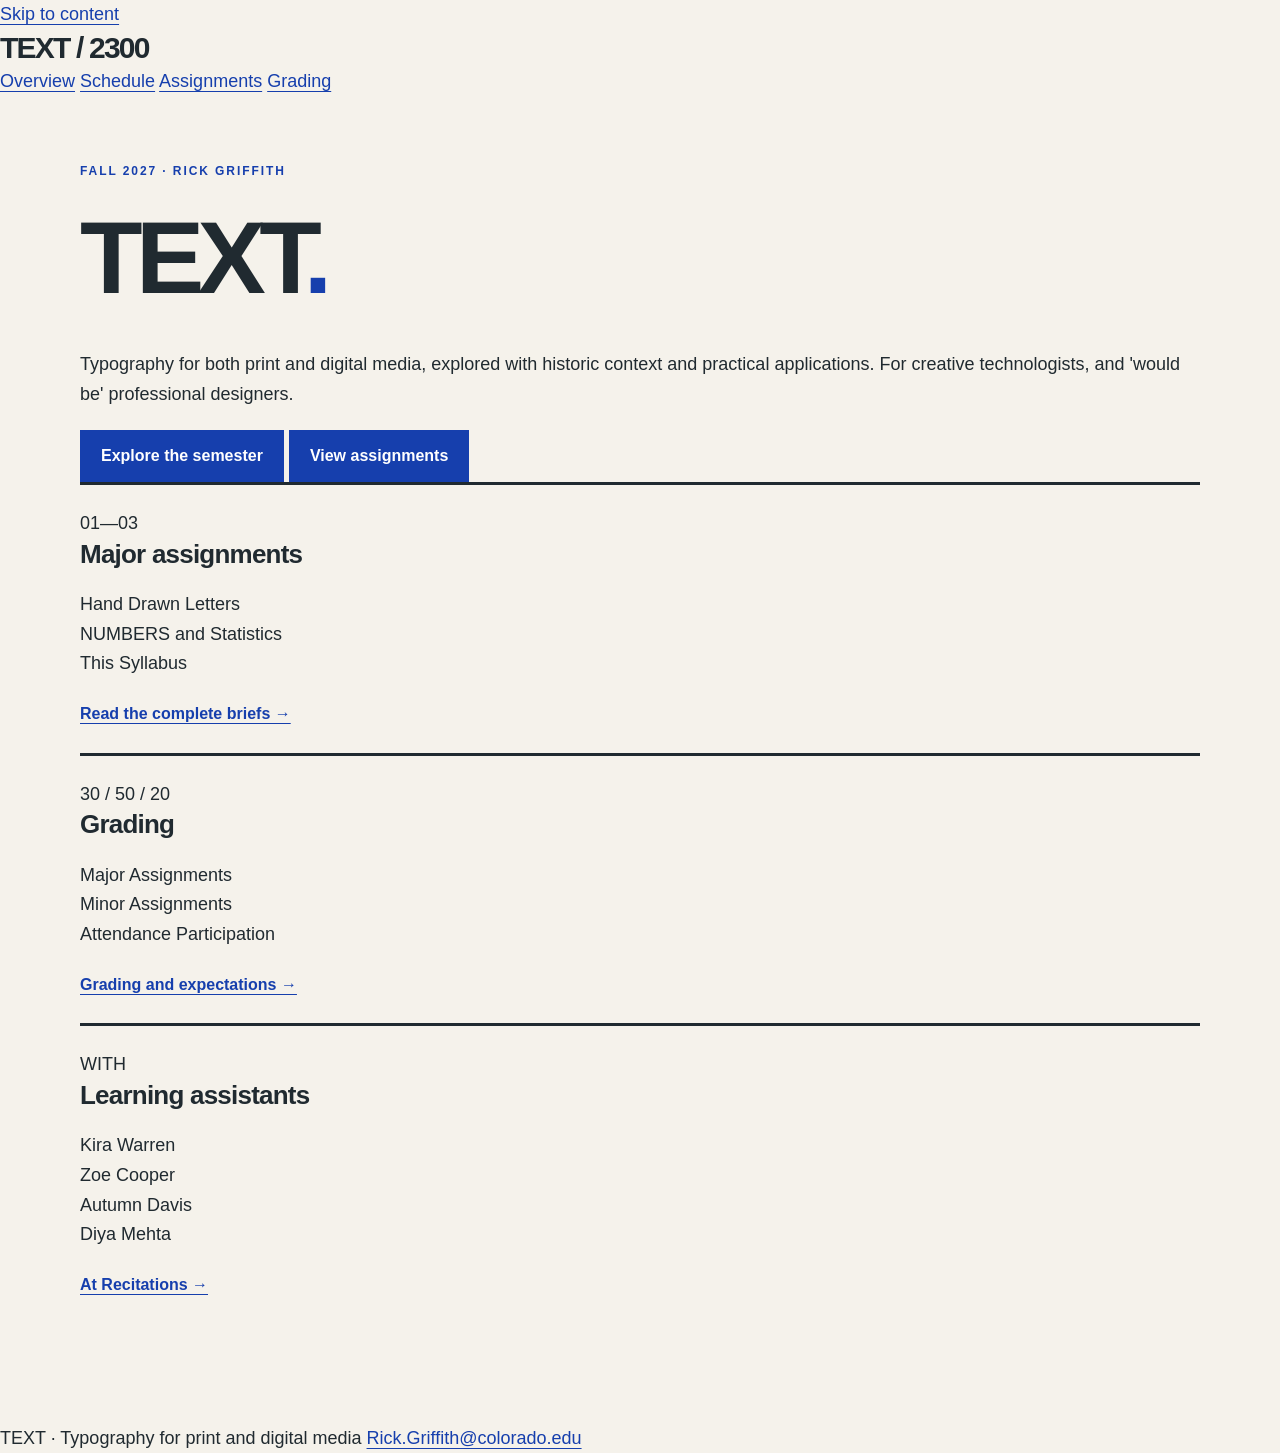
==== index.html @ 7f830465 "upload 1" ====
<!doctype html>
<html lang="en">

<head>
  <meta charset="utf-8">
  <meta name="viewport" content="width=device-width, initial-scale=1">

  <title>Overview | TEXT · Fall 2027</title>

  <link rel="stylesheet" href="style.css">
</head>

<body>

  <a class="skip" href="#main">Skip to content</a>

  <header>
    <a class="brand" href="index.html">TEXT / 2300</a>

    <nav aria-label="Main">
      <a href="index.html" aria-current="page">Overview</a>
      <a href="schedule.html">Schedule</a>
      <a href="assignments.html">Assignments</a>
      <a href="grading.html">Grading</a>
    </nav>
  </header>

  <main id="main">

    <div class="eyebrow">
      Fall 2027 · Rick Griffith
    </div>

    <h1>
      TEXT<span style="color:var(--blue)">.</span>
    </h1>

    <p class="intro">
      Typography for both print and digital media, explored with historic
      context and practical applications. For creative technologists, and
      'would be' professional designers.
    </p>

    <a class="button" href="schedule.html">
      Explore the semester
    </a>

    <a class="button" href="assignments.html">
      View assignments
    </a>

    <!--
      Optional image: add the file before uncommenting.

      <img
        src="images/typography-study.jpg"
        alt="A study of typographic letterforms"
        width="1200"
        height="700"
      >
    -->

    <div class="grid">

      <section class="card">
        <div class="number">01—03</div>

        <h2>Major assignments</h2>

        <p>
          Hand Drawn Letters<br>
          NUMBERS and Statistics<br>
          This Syllabus
        </p>

        <a href="assignments.html">
          Read the complete briefs →
        </a>
      </section>

      <section class="card">
        <div class="number">30 / 50 / 20</div>

        <h2>Grading</h2>

        <p>
          Major Assignments<br>
          Minor Assignments<br>
          Attendance Participation
        </p>

        <a href="grading.html">
          Grading and expectations →
        </a>
      </section>

      <section class="card">
        <div class="number">WITH</div>

        <h2>Learning assistants</h2>

        <p>
          Kira Warren<br>
          Zoe Cooper<br>
          Autumn Davis<br>
          Diya Mehta
        </p>

        <a href="schedule.html#recitations">
          At Recitations →
        </a>
      </section>

    </div>
  </main>

  <footer>
    <span>
      TEXT · Typography for print and digital media
    </span>

    <a href="mailto:Rick.Griffith@colorado.edu">
      Rick.Griffith@colorado.edu
    </a>
  </footer>

</body>

</html>
---- style.css ----
/* Colors and animation timing */

:root {
  --paper: #f5f2eb;
  --ink: #202a30;
  --blue: #163fad;
  --muted: #515b63;
  --line: #cccac2;
  --notice: #e7eaf2;
  --content-width: 1180px;
  --motion: 240ms cubic-bezier(0.2, 0.7, 0.3, 1);
}

/* Basic setup */

* {
  box-sizing: border-box;
}

html {
  scroll-behavior: smooth;
}

body {
  margin: 0;
  background: var(--paper);
  color: var(--ink);
  font: 18px/1.65 Arial, Helvetica, sans-serif;
}

a {
  color: var(--blue);
  text-underline-offset: 0.22em;
  transition: color var(--motion), text-underline-offset var(--motion);
}

a:hover {
  text-decoration-thickness: 2px;
  text-underline-offset: 0.3em;
}

a:focus-visible {
  outline: 3px solid var(--blue);
  outline-offset: 5px;
}

img {
  display: block;
  max-width: 100%;
  height: auto;
}

p, ul, ol, dl {
  margin-top: 0;
  margin-bottom: 1.25rem;
}

h1, h2, h3 {
  text-wrap: balance;
}

h1 {
  margin: 24px 0 40px;
  font-size: clamp(48px, 8vw, 104px);
  font-weight: 800;
  letter-spacing: -0.065em;
  line-height: 1.02;
  overflow-wrap: anywhere;
}

h2 {
  margin-top: 0;
  margin-bottom: 20px;
  font-size: 30px;
  letter-spacing: -0.03em;
  line-height: 1.2;
}

h3 {
  margin-top: 30px;
  margin-bottom: 14px;
  font-size: 20px;
  line-height: 1.35;
}

/* Keyboard navigation */

.skip-link {
  position: absolute;
  top: -100px;
  left: 20px;
  z-index: 10;
  padding: 12px 18px;
  background: white;
  color: var(--ink);
}

.skip-link:focus {
  top: 10px;
}

/* Header and footer */

.site-header,
.site-header nav,
.site-footer,
.actions {
  display: flex;
  flex-wrap: wrap;
}

.site-header,
.site-header nav {
  align-items: center;
}

.site-header,
.site-footer {
  justify-content: space-between;
}

.site-header {
  gap: 25px;
  padding: 22px 5vw;
  border-bottom: 1px solid var(--line);
}

.brand,
.site-header nav a,
.button,
.card > a,
.back-link {
  display: inline-block;
}

.brand,
.site-header nav a,
.button {
  text-decoration: none;
}

.brand,
.site-header nav a {
  transition: color var(--motion), transform var(--motion);
}

.brand {
  color: var(--ink);
  font-size: 30px;
  font-weight: 900;
  letter-spacing: -0.06em;
  line-height: 1.2;
}

.site-header nav {
  gap: 24px;
}

.site-header nav a {
  position: relative;
  padding: 8px 0;
  font-size: 14px;
}

.site-header nav a::after {
  position: absolute;
  right: 0;
  bottom: 0;
  left: 0;
  height: 2px;
  background: var(--blue);
  content: "";
  transform: scaleX(0);
  transform-origin: left;
  transition: transform var(--motion);
}

.site-header nav a[aria-current="page"] {
  font-weight: bold;
}

.site-header nav a[aria-current="page"]::after,
.site-header nav a:focus-visible::after {
  transform: scaleX(1);
}

.site-footer {
  gap: 20px;
  padding: 30px 5vw;
  border-top: 1px solid var(--line);
  font-size: 13px;
}

/* Content and text */

main {
  width: 100%;
  max-width: var(--content-width);
  margin: 0 auto;
  padding: 65px 30px 100px;
}

.eyebrow,
.small-label {
  font-size: 12px;
  font-weight: bold;
}

.eyebrow,
.accent,
.display-number {
  color: var(--blue);
}

.eyebrow {
  letter-spacing: 0.16em;
  text-transform: uppercase;
}

.introduction {
  max-width: 720px;
  font: 26px/1.45 Georgia, "Times New Roman", serif;
}

.statement {
  margin: 30px 0;
  font-size: 25px;
  font-weight: bold;
  line-height: 1.4;
}

.reading-section {
  max-width: 78ch;
  margin-top: 60px;
  padding-top: 30px;
  border-top: 1px solid var(--line);
}

.reading-column,
.card,
.assignment-sidebar {
  min-width: 0;
}

.reading-column {
  max-width: 75ch;
}

.plain-list {
  padding: 0;
  list-style: none;
}

/* Buttons */

.actions {
  gap: 12px;
  margin: 28px 0;
}

.button {
  padding: 12px 20px;
  border: 1px solid var(--blue);
  background: var(--blue);
  color: white;
  font-size: 16px;
  font-weight: bold;
  box-shadow: 0 0 0 rgb(22 63 173 / 0%);
  transition:
    transform var(--motion),
    box-shadow var(--motion),
    background-color var(--motion),
    color var(--motion);
}

.button-secondary {
  background: transparent;
  color: var(--blue);
}

.button:focus-visible {
  transform: translateY(-3px);
  box-shadow: 0 8px 18px -8px rgb(22 63 173 / 35%);
}

.button:active {
  transform: translateY(0);
  box-shadow: 0 2px 5px rgb(22 63 173 / 12%);
}

/* Cards */

.card-grid,
.assignment-layout {
  display: grid;
}

.card-grid {
  grid-template-columns: repeat(3, minmax(0, 1fr));
  gap: 28px;
  margin: 45px 0;
}

.card {
  position: relative;
  padding: 24px 0;
  border-top: 3px solid var(--ink);
}

.card:has(a) {
  isolation: isolate;
  transition: transform var(--motion), border-color var(--motion);
}

.card:has(a)::before {
  position: absolute;
  z-index: -1;
  inset: -3px -12px -8px;
  background: var(--paper);
  box-shadow: 0 16px 28px -16px rgb(32 42 48 / 28%);
  content: "";
  opacity: 0;
  pointer-events: none;
  transition: opacity var(--motion);
}

.card:has(a):focus-within {
  border-top-color: var(--blue);
  transform: translateY(-6px);
}

.card:has(a):focus-within::before {
  opacity: 1;
}

.card h2 {
  font-size: 26px;
}

.card > a {
  font-size: 16px;
  font-weight: bold;
}

.display-number {
  margin: 0 0 24px;
  font-size: clamp(32px, 4vw, 48px);
  font-weight: bold;
  letter-spacing: -0.04em;
  line-height: 1.1;
}

/* Assignment pages */

.deadline,
.notice {
  max-width: 850px;
}

.deadline {
  margin-bottom: 40px;
  padding: 16px 22px;
  background: var(--blue);
  color: white;
  font-size: 15px;
  font-weight: bold;
  letter-spacing: 0.08em;
}

.assignment-layout {
  grid-template-columns: minmax(0, 2fr) minmax(220px, 1fr);
  align-items: start;
  gap: 60px;
}

.assignment-sidebar,
.assignment-sidebar h2 {
  font-size: 16px;
}

.assignment-sidebar section + section {
  margin-top: 40px;
}

.assignment-sidebar h2 {
  letter-spacing: 0.04em;
}

.notice {
  margin: 30px 0;
  padding: 22px 26px;
  background: var(--notice);
}

.notice > :last-child {
  margin-bottom: 0;
}

.assignment-sidebar .notice {
  margin-top: 0;
}

.requirements {
  margin: 30px 0;
}

.requirements dt {
  margin-top: 22px;
  font-size: 14px;
  font-weight: bold;
  letter-spacing: 0.03em;
}

.requirements dd {
  margin: 8px 0 0;
}

.letter-sample {
  font-family: Georgia, "Times New Roman", serif;
  font-size: 56px;
  line-height: 1.2;
}

.back-link {
  margin-top: 45px;
  font-weight: bold;
  transition: transform var(--motion), text-underline-offset var(--motion);
}

.feature-image {
  width: 100%;
  margin: 40px 0;
}

/* Schedule */

.table-wrapper {
  width: 100%;
  margin: 35px 0;
  overflow-x: auto;
}

.schedule-table {
  width: 100%;
  border-collapse: collapse;
}

.schedule-table th,
.schedule-table td {
  padding: 18px 12px;
  border-bottom: 1px solid var(--line);
  text-align: left;
  vertical-align: top;
}

.schedule-table th {
  font-size: 12px;
  letter-spacing: 0.12em;
  text-transform: uppercase;
}

.schedule-table td:first-child {
  color: var(--blue);
  font-weight: bold;
  white-space: nowrap;
}

.schedule-table td:last-child {
  min-width: 115px;
}

.small-label {
  display: block;
  margin-top: 8px;
  color: var(--muted);
  letter-spacing: 0.08em;
}

/* Mouse and trackpad effects */

@media (hover: hover) and (pointer: fine) {
  .brand:hover,
  .site-header nav a:hover {
    transform: translateY(-2px);
  }

  .brand:hover {
    color: var(--blue);
  }

  .site-header nav a:hover::after {
    transform: scaleX(1);
  }

  .button:hover {
    background: #102e82;
    transform: translateY(-4px);
    box-shadow: 0 10px 20px -8px rgb(22 63 173 / 35%);
  }

  .button-secondary:hover {
    background: var(--notice);
  }

  .button:active {
    transform: translateY(0);
    box-shadow: 0 2px 5px rgb(22 63 173 / 12%);
  }

  .card:has(a):hover {
    border-top-color: var(--blue);
    transform: translateY(-6px);
  }

  .card:has(a):hover::before {
    opacity: 1;
  }

  .back-link:hover {
    transform: translateX(-4px);
  }
}

/* Mobile */

@media (max-width: 760px) {
  .site-header {
    align-items: flex-start;
    padding: 20px;
  }

  .site-header nav {
    gap: 10px 18px;
  }

  main {
    padding: 40px 20px 70px;
  }

  h1 {
    margin-bottom: 30px;
  }

  .introduction {
    font-size: 23px;
  }

  .card-grid,
  .assignment-layout {
    grid-template-columns: 1fr;
  }

  .card-grid {
    gap: 15px;
  }

  .assignment-layout {
    gap: 35px;
  }

  .reading-section {
    margin-top: 40px;
  }

  .schedule-table th,
  .schedule-table td {
    padding: 14px 8px;
    font-size: 14px;
  }

  .schedule-table th {
    font-size: 11px;
  }

  .notice {
    padding: 20px;
  }
}

/* Reduced motion */

@media (prefers-reduced-motion: reduce) {
  html {
    scroll-behavior: auto;
  }

  *,
  *::before,
  *::after {
    animation: none !important;
    transition: none !important;
  }

  .brand,
  .site-header nav a,
  .button,
  .card:has(a),
  .back-link {
    transform: none !important;
  }
}
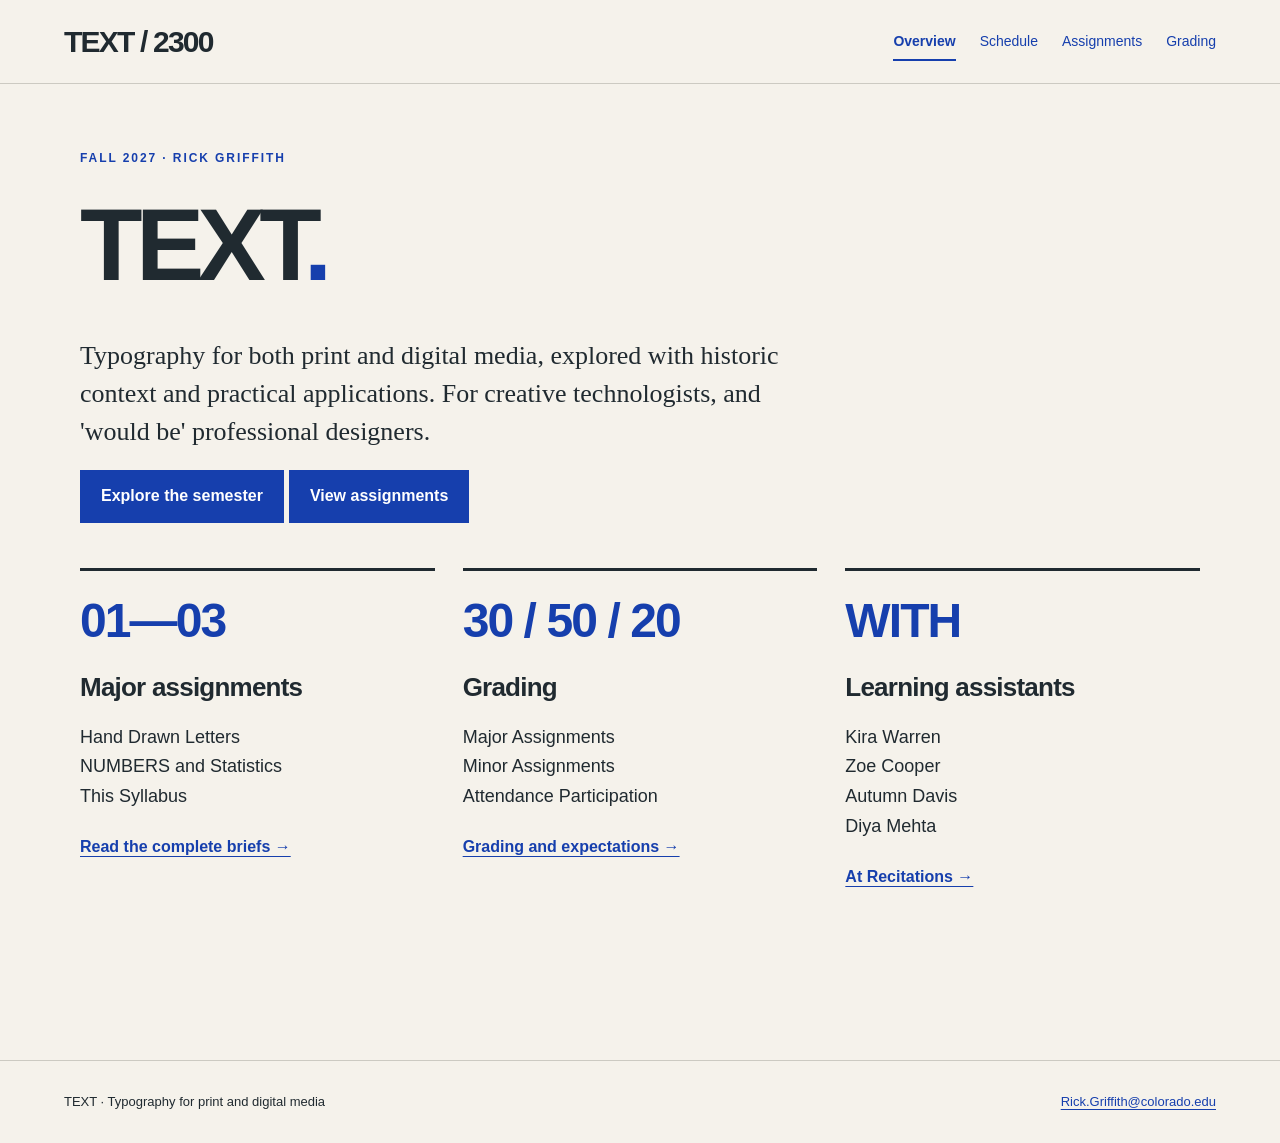
==== commit 54122d37: "doneA" ====
--- a/index.html
+++ b/index.html
@@ -12,12 +12,12 @@
 
 <body>
 
-  <a class="skip" href="#main">Skip to content</a>
+  <a class="skip-link" href="#main">Skip to content</a>
 
-  <header>
+  <header class="site-header">
     <a class="brand" href="index.html">TEXT / 2300</a>
 
-    <nav aria-label="Main">
+    <nav aria-label="Main navigation">
       <a href="index.html" aria-current="page">Overview</a>
       <a href="schedule.html">Schedule</a>
       <a href="assignments.html">Assignments</a>
@@ -35,7 +35,7 @@
       TEXT<span style="color:var(--blue)">.</span>
     </h1>
 
-    <p class="intro">
+    <p class="introduction">
       Typography for both print and digital media, explored with historic
       context and practical applications. For creative technologists, and
       'would be' professional designers.
@@ -60,10 +60,10 @@
       >
     -->
 
-    <div class="grid">
+    <div class="card-grid">
 
       <section class="card">
-        <div class="number">01—03</div>
+        <div class="display-number">01—03</div>
 
         <h2>Major assignments</h2>
 
@@ -79,7 +79,7 @@
       </section>
 
       <section class="card">
-        <div class="number">30 / 50 / 20</div>
+        <div class="display-number">30 / 50 / 20</div>
 
         <h2>Grading</h2>
 
@@ -95,7 +95,7 @@
       </section>
 
       <section class="card">
-        <div class="number">WITH</div>
+        <div class="display-number">WITH</div>
 
         <h2>Learning assistants</h2>
 
@@ -114,7 +114,7 @@
     </div>
   </main>
 
-  <footer>
+  <footer class="site-footer">
     <span>
       TEXT · Typography for print and digital media
     </span>
